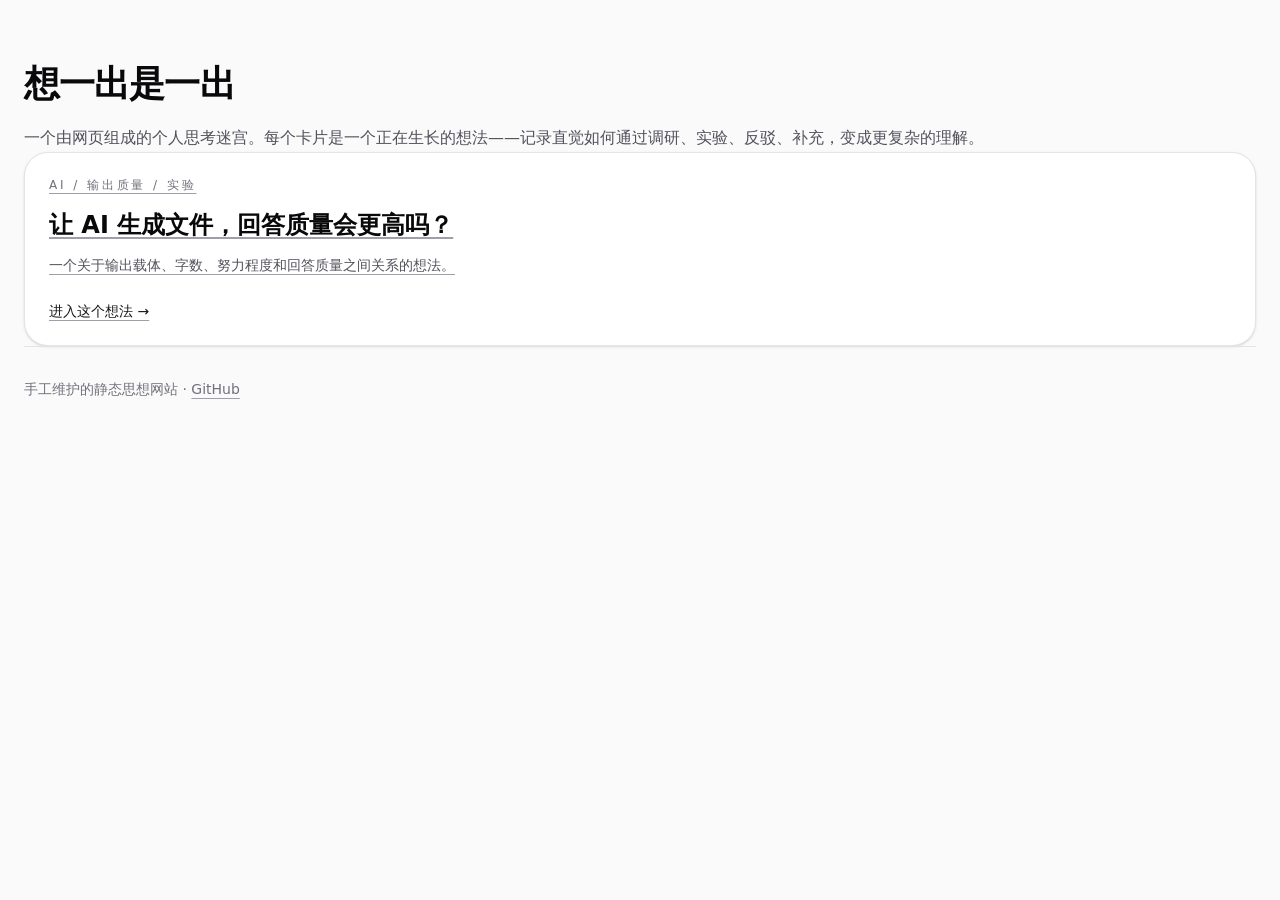
==== index.html @ b58d6fb3 "第一版初始化：想一出是一出静态思想网站" ====
<!doctype html>
<html lang="zh-CN">
<head>
  <meta charset="utf-8">
  <meta name="viewport" content="width=device-width, initial-scale=1">
  <title>想一出是一出</title>
  <meta name="description" content="一个由网页组成的个人思考迷宫。记录一个想法如何从一句直觉，逐步生长成更复杂的理解。">
  <link rel="stylesheet" href="./assets/css/main.css">
</head>
<body>
  <div class="mx-auto max-w-5xl px-6 py-16 sm:py-24">
    <header class="mb-16 sm:mb-20">
      <h1 class="text-4xl font-semibold tracking-tight text-zinc-950 dark:text-zinc-50 sm:text-5xl">想一出是一出</h1>
      <p class="mt-5 max-w-2xl text-base leading-7 text-zinc-600 dark:text-zinc-400 sm:text-lg sm:leading-8">
        一个由网页组成的个人思考迷宫。每个卡片是一个正在生长的想法——记录直觉如何通过调研、实验、反驳、补充，变成更复杂的理解。
      </p>
    </header>

    <div class="grid gap-6 sm:grid-cols-2 lg:grid-cols-3">

      <a href="./thoughts/ai-output-quality/" class="group block rounded-3xl border border-zinc-200 bg-white p-6 shadow-sm transition hover:-translate-y-1 hover:shadow-md dark:border-zinc-800 dark:bg-zinc-950">
        <p class="text-xs uppercase tracking-[0.24em] text-zinc-500">AI / 输出质量 / 实验</p>
        <h2 class="mt-4 text-2xl font-semibold text-zinc-950 dark:text-zinc-50">让 AI 生成文件，回答质量会更高吗？</h2>
        <p class="mt-3 text-sm leading-6 text-zinc-600 dark:text-zinc-400">一个关于输出载体、字数、努力程度和回答质量之间关系的想法。</p>
        <p class="mt-6 text-sm font-medium text-zinc-900 dark:text-zinc-100">进入这个想法 →</p>
      </a>

    </div>

    <footer class="mt-20 border-t border-zinc-200 pt-8 text-sm text-zinc-500 dark:border-zinc-800 dark:text-zinc-400">
      <p>手工维护的静态思想网站 · <a href="https://github.com/username/xiangyichu-shiyichu">GitHub</a></p>
    </footer>
  </div>
</body>
</html>
---- assets/css/main.css ----
/*! tailwindcss v4.3.0 | MIT License | https://tailwindcss.com */
@layer properties{@supports (((-webkit-hyphens:none)) and (not (margin-trim:inline))) or ((-moz-orient:inline) and (not (color:rgb(from red r g b)))){*,:before,:after,::backdrop{--tw-space-y-reverse:0;--tw-border-style:solid;--tw-leading:initial;--tw-font-weight:initial;--tw-tracking:initial;--tw-shadow:0 0 #0000;--tw-shadow-color:initial;--tw-shadow-alpha:100%;--tw-inset-shadow:0 0 #0000;--tw-inset-shadow-color:initial;--tw-inset-shadow-alpha:100%;--tw-ring-color:initial;--tw-ring-shadow:0 0 #0000;--tw-inset-ring-color:initial;--tw-inset-ring-shadow:0 0 #0000;--tw-ring-inset:initial;--tw-ring-offset-width:0px;--tw-ring-offset-color:#fff;--tw-ring-offset-shadow:0 0 #0000;--tw-translate-x:0;--tw-translate-y:0;--tw-translate-z:0}}}@layer theme{:root,:host{--font-sans:ui-sans-serif, system-ui, sans-serif, "Apple Color Emoji", "Segoe UI Emoji", "Segoe UI Symbol", "Noto Color Emoji";--font-mono:ui-monospace, SFMono-Regular, Menlo, Monaco, Consolas, "Liberation Mono", "Courier New", monospace;--color-zinc-50:oklch(98.5% 0 0);--color-zinc-100:oklch(96.7% .001 286.375);--color-zinc-200:oklch(92% .004 286.32);--color-zinc-400:oklch(70.5% .015 286.067);--color-zinc-500:oklch(55.2% .016 285.938);--color-zinc-600:oklch(44.2% .017 285.786);--color-zinc-800:oklch(27.4% .006 286.033);--color-zinc-900:oklch(21% .006 285.885);--color-zinc-950:oklch(14.1% .005 285.823);--color-white:#fff;--spacing:.25rem;--container-3xl:48rem;--container-4xl:56rem;--text-xs:.75rem;--text-xs--line-height:calc(1 / .75);--text-sm:.875rem;--text-sm--line-height:calc(1.25 / .875);--text-base:1rem;--text-base--line-height:calc(1.5 / 1);--text-lg:1.125rem;--text-lg--line-height:calc(1.75 / 1.125);--text-2xl:1.5rem;--text-2xl--line-height:calc(2 / 1.5);--text-4xl:2.25rem;--text-4xl--line-height:calc(2.5 / 2.25);--font-weight-medium:500;--font-weight-semibold:600;--tracking-tight:-.025em;--radius-3xl:1.5rem;--default-transition-duration:.15s;--default-transition-timing-function:cubic-bezier(.4, 0, .2, 1);--default-font-family:var(--font-sans);--default-mono-font-family:var(--font-mono)}}@layer base{*,:after,:before,::backdrop{box-sizing:border-box;border:0 solid;margin:0;padding:0}::file-selector-button{box-sizing:border-box;border:0 solid;margin:0;padding:0}html,:host{-webkit-text-size-adjust:100%;tab-size:4;line-height:1.5;font-family:var(--default-font-family,ui-sans-serif, system-ui, sans-serif, "Apple Color Emoji", "Segoe UI Emoji", "Segoe UI Symbol", "Noto Color Emoji");font-feature-settings:var(--default-font-feature-settings,normal);font-variation-settings:var(--default-font-variation-settings,normal);-webkit-tap-highlight-color:transparent}hr{height:0;color:inherit;border-top-width:1px}abbr:where([title]){-webkit-text-decoration:underline dotted;text-decoration:underline dotted}h1,h2,h3,h4,h5,h6{font-size:inherit;font-weight:inherit}a{color:inherit;-webkit-text-decoration:inherit;-webkit-text-decoration:inherit;-webkit-text-decoration:inherit;text-decoration:inherit}b,strong{font-weight:bolder}code,kbd,samp,pre{font-family:var(--default-mono-font-family,ui-monospace, SFMono-Regular, Menlo, Monaco, Consolas, "Liberation Mono", "Courier New", monospace);font-feature-settings:var(--default-mono-font-feature-settings,normal);font-variation-settings:var(--default-mono-font-variation-settings,normal);font-size:1em}small{font-size:80%}sub,sup{vertical-align:baseline;font-size:75%;line-height:0;position:relative}sub{bottom:-.25em}sup{top:-.5em}table{text-indent:0;border-color:inherit;border-collapse:collapse}:-moz-focusring{outline:auto}progress{vertical-align:baseline}summary{display:list-item}ol,ul,menu{list-style:none}img,svg,video,canvas,audio,iframe,embed,object{vertical-align:middle;display:block}img,video{max-width:100%;height:auto}button,input,select,optgroup,textarea{font:inherit;font-feature-settings:inherit;font-variation-settings:inherit;letter-spacing:inherit;color:inherit;opacity:1;background-color:#0000;border-radius:0}::file-selector-button{font:inherit;font-feature-settings:inherit;font-variation-settings:inherit;letter-spacing:inherit;color:inherit;opacity:1;background-color:#0000;border-radius:0}:where(select:is([multiple],[size])) optgroup{font-weight:bolder}:where(select:is([multiple],[size])) optgroup option{padding-inline-start:20px}::file-selector-button{margin-inline-end:4px}::placeholder{opacity:1}@supports (not ((-webkit-appearance:-apple-pay-button))) or (contain-intrinsic-size:1px){::placeholder{color:currentColor}@supports (color:color-mix(in lab, red, red)){::placeholder{color:color-mix(in oklab, currentcolor 50%, transparent)}}}textarea{resize:vertical}::-webkit-search-decoration{-webkit-appearance:none}::-webkit-date-and-time-value{min-height:1lh;text-align:inherit}::-webkit-datetime-edit{display:inline-flex}::-webkit-datetime-edit-fields-wrapper{padding:0}::-webkit-datetime-edit{padding-block:0}::-webkit-datetime-edit-year-field{padding-block:0}::-webkit-datetime-edit-month-field{padding-block:0}::-webkit-datetime-edit-day-field{padding-block:0}::-webkit-datetime-edit-hour-field{padding-block:0}::-webkit-datetime-edit-minute-field{padding-block:0}::-webkit-datetime-edit-second-field{padding-block:0}::-webkit-datetime-edit-millisecond-field{padding-block:0}::-webkit-datetime-edit-meridiem-field{padding-block:0}::-webkit-calendar-picker-indicator{line-height:1}:-moz-ui-invalid{box-shadow:none}button,input:where([type=button],[type=reset],[type=submit]){appearance:button}::file-selector-button{appearance:button}::-webkit-inner-spin-button{height:auto}::-webkit-outer-spin-button{height:auto}[hidden]:where(:not([hidden=until-found])){display:none!important}html{color-scheme:light dark}body{background-color:var(--color-zinc-50);color:var(--color-zinc-950);-webkit-font-smoothing:antialiased;-moz-osx-font-smoothing:grayscale}@media (prefers-color-scheme:dark){body{background-color:var(--color-zinc-950);color:var(--color-zinc-50)}}a{text-decoration-line:underline;-webkit-text-decoration-color:var(--color-zinc-400);-webkit-text-decoration-color:var(--color-zinc-400);text-decoration-color:var(--color-zinc-400);text-underline-offset:4px;transition-property:color,background-color,border-color,outline-color,text-decoration-color,fill,stroke,--tw-gradient-from,--tw-gradient-via,--tw-gradient-to,opacity,box-shadow,transform,translate,scale,rotate,filter,-webkit-backdrop-filter,backdrop-filter,display,content-visibility,overlay,pointer-events;transition-timing-function:var(--tw-ease,var(--default-transition-timing-function));transition-duration:var(--tw-duration,var(--default-transition-duration))}@media (hover:hover){a:hover{-webkit-text-decoration-color:var(--color-zinc-900);-webkit-text-decoration-color:var(--color-zinc-900);text-decoration-color:var(--color-zinc-900)}}@media (prefers-color-scheme:dark){a{-webkit-text-decoration-color:var(--color-zinc-600);-webkit-text-decoration-color:var(--color-zinc-600);text-decoration-color:var(--color-zinc-600)}@media (hover:hover){a:hover{-webkit-text-decoration-color:var(--color-zinc-100);-webkit-text-decoration-color:var(--color-zinc-100);text-decoration-color:var(--color-zinc-100)}}}}@layer components;@layer utilities{.static{position:static}.mx-auto{margin-inline:auto}.mt-3{margin-top:calc(var(--spacing) * 3)}.mt-4{margin-top:calc(var(--spacing) * 4)}.mt-5{margin-top:calc(var(--spacing) * 5)}.mt-6{margin-top:calc(var(--spacing) * 6)}.mt-16{margin-top:calc(var(--spacing) * 16)}.mb-10{margin-bottom:calc(var(--spacing) * 10)}.block{display:block}.flex{display:flex}.max-w-3xl{max-width:var(--container-3xl)}.max-w-4xl{max-width:var(--container-4xl)}.flex-wrap{flex-wrap:wrap}.gap-2{gap:calc(var(--spacing) * 2)}:where(.space-y-8>:not(:last-child)){--tw-space-y-reverse:0;margin-block-start:calc(calc(var(--spacing) * 8) * var(--tw-space-y-reverse));margin-block-end:calc(calc(var(--spacing) * 8) * calc(1 - var(--tw-space-y-reverse)))}.rounded-3xl{border-radius:var(--radius-3xl)}.border{border-style:var(--tw-border-style);border-width:1px}.border-t{border-top-style:var(--tw-border-style);border-top-width:1px}.border-zinc-200{border-color:var(--color-zinc-200)}.bg-white{background-color:var(--color-white)}.bg-zinc-50{background-color:var(--color-zinc-50)}.p-6{padding:calc(var(--spacing) * 6)}.px-6{padding-inline:calc(var(--spacing) * 6)}.py-12{padding-block:calc(var(--spacing) * 12)}.py-16{padding-block:calc(var(--spacing) * 16)}.pt-8{padding-top:calc(var(--spacing) * 8)}.text-2xl{font-size:var(--text-2xl);line-height:var(--tw-leading,var(--text-2xl--line-height))}.text-4xl{font-size:var(--text-4xl);line-height:var(--tw-leading,var(--text-4xl--line-height))}.text-base{font-size:var(--text-base);line-height:var(--tw-leading,var(--text-base--line-height))}.text-lg{font-size:var(--text-lg);line-height:var(--tw-leading,var(--text-lg--line-height))}.text-sm{font-size:var(--text-sm);line-height:var(--tw-leading,var(--text-sm--line-height))}.text-xs{font-size:var(--text-xs);line-height:var(--tw-leading,var(--text-xs--line-height))}.leading-6{--tw-leading:calc(var(--spacing) * 6);line-height:calc(var(--spacing) * 6)}.leading-7{--tw-leading:calc(var(--spacing) * 7);line-height:calc(var(--spacing) * 7)}.leading-8{--tw-leading:calc(var(--spacing) * 8);line-height:calc(var(--spacing) * 8)}.font-medium{--tw-font-weight:var(--font-weight-medium);font-weight:var(--font-weight-medium)}.font-semibold{--tw-font-weight:var(--font-weight-semibold);font-weight:var(--font-weight-semibold)}.tracking-\[0\.24em\]{--tw-tracking:.24em;letter-spacing:.24em}.tracking-tight{--tw-tracking:var(--tracking-tight);letter-spacing:var(--tracking-tight)}.text-zinc-500{color:var(--color-zinc-500)}.text-zinc-600{color:var(--color-zinc-600)}.text-zinc-800{color:var(--color-zinc-800)}.text-zinc-900{color:var(--color-zinc-900)}.text-zinc-950{color:var(--color-zinc-950)}.uppercase{text-transform:uppercase}.underline{text-decoration-line:underline}.decoration-zinc-400{-webkit-text-decoration-color:var(--color-zinc-400);-webkit-text-decoration-color:var(--color-zinc-400);text-decoration-color:var(--color-zinc-400)}.underline-offset-4{text-underline-offset:4px}.antialiased{-webkit-font-smoothing:antialiased;-moz-osx-font-smoothing:grayscale}.shadow-sm{--tw-shadow:0 1px 3px 0 var(--tw-shadow-color,#0000001a), 0 1px 2px -1px var(--tw-shadow-color,#0000001a);box-shadow:var(--tw-inset-shadow), var(--tw-inset-ring-shadow), var(--tw-ring-offset-shadow), var(--tw-ring-shadow), var(--tw-shadow)}.transition{transition-property:color,background-color,border-color,outline-color,text-decoration-color,fill,stroke,--tw-gradient-from,--tw-gradient-via,--tw-gradient-to,opacity,box-shadow,transform,translate,scale,rotate,filter,-webkit-backdrop-filter,backdrop-filter,display,content-visibility,overlay,pointer-events;transition-timing-function:var(--tw-ease,var(--default-transition-timing-function));transition-duration:var(--tw-duration,var(--default-transition-duration))}@media (hover:hover){.hover\:-translate-y-1:hover{--tw-translate-y:calc(var(--spacing) * -1);translate:var(--tw-translate-x) var(--tw-translate-y)}.hover\:decoration-zinc-900:hover{-webkit-text-decoration-color:var(--color-zinc-900);-webkit-text-decoration-color:var(--color-zinc-900);text-decoration-color:var(--color-zinc-900)}.hover\:shadow-md:hover{--tw-shadow:0 4px 6px -1px var(--tw-shadow-color,#0000001a), 0 2px 4px -2px var(--tw-shadow-color,#0000001a);box-shadow:var(--tw-inset-shadow), var(--tw-inset-ring-shadow), var(--tw-ring-offset-shadow), var(--tw-ring-shadow), var(--tw-shadow)}}@media (min-width:40rem){.sm\:py-16{padding-block:calc(var(--spacing) * 16)}}@media (prefers-color-scheme:dark){.dark\:border-zinc-800{border-color:var(--color-zinc-800)}.dark\:bg-zinc-950{background-color:var(--color-zinc-950)}.dark\:text-zinc-50{color:var(--color-zinc-50)}.dark\:text-zinc-100{color:var(--color-zinc-100)}.dark\:text-zinc-200{color:var(--color-zinc-200)}.dark\:text-zinc-400{color:var(--color-zinc-400)}.dark\:decoration-zinc-600{-webkit-text-decoration-color:var(--color-zinc-600);-webkit-text-decoration-color:var(--color-zinc-600);text-decoration-color:var(--color-zinc-600)}}}@property --tw-space-y-reverse{syntax:"*";inherits:false;initial-value:0}@property --tw-border-style{syntax:"*";inherits:false;initial-value:solid}@property --tw-leading{syntax:"*";inherits:false}@property --tw-font-weight{syntax:"*";inherits:false}@property --tw-tracking{syntax:"*";inherits:false}@property --tw-shadow{syntax:"*";inherits:false;initial-value:0 0 #0000}@property --tw-shadow-color{syntax:"*";inherits:false}@property --tw-shadow-alpha{syntax:"<percentage>";inherits:false;initial-value:100%}@property --tw-inset-shadow{syntax:"*";inherits:false;initial-value:0 0 #0000}@property --tw-inset-shadow-color{syntax:"*";inherits:false}@property --tw-inset-shadow-alpha{syntax:"<percentage>";inherits:false;initial-value:100%}@property --tw-ring-color{syntax:"*";inherits:false}@property --tw-ring-shadow{syntax:"*";inherits:false;initial-value:0 0 #0000}@property --tw-inset-ring-color{syntax:"*";inherits:false}@property --tw-inset-ring-shadow{syntax:"*";inherits:false;initial-value:0 0 #0000}@property --tw-ring-inset{syntax:"*";inherits:false}@property --tw-ring-offset-width{syntax:"<length>";inherits:false;initial-value:0}@property --tw-ring-offset-color{syntax:"*";inherits:false;initial-value:#fff}@property --tw-ring-offset-shadow{syntax:"*";inherits:false;initial-value:0 0 #0000}@property --tw-translate-x{syntax:"*";inherits:false;initial-value:0}@property --tw-translate-y{syntax:"*";inherits:false;initial-value:0}@property --tw-translate-z{syntax:"*";inherits:false;initial-value:0}
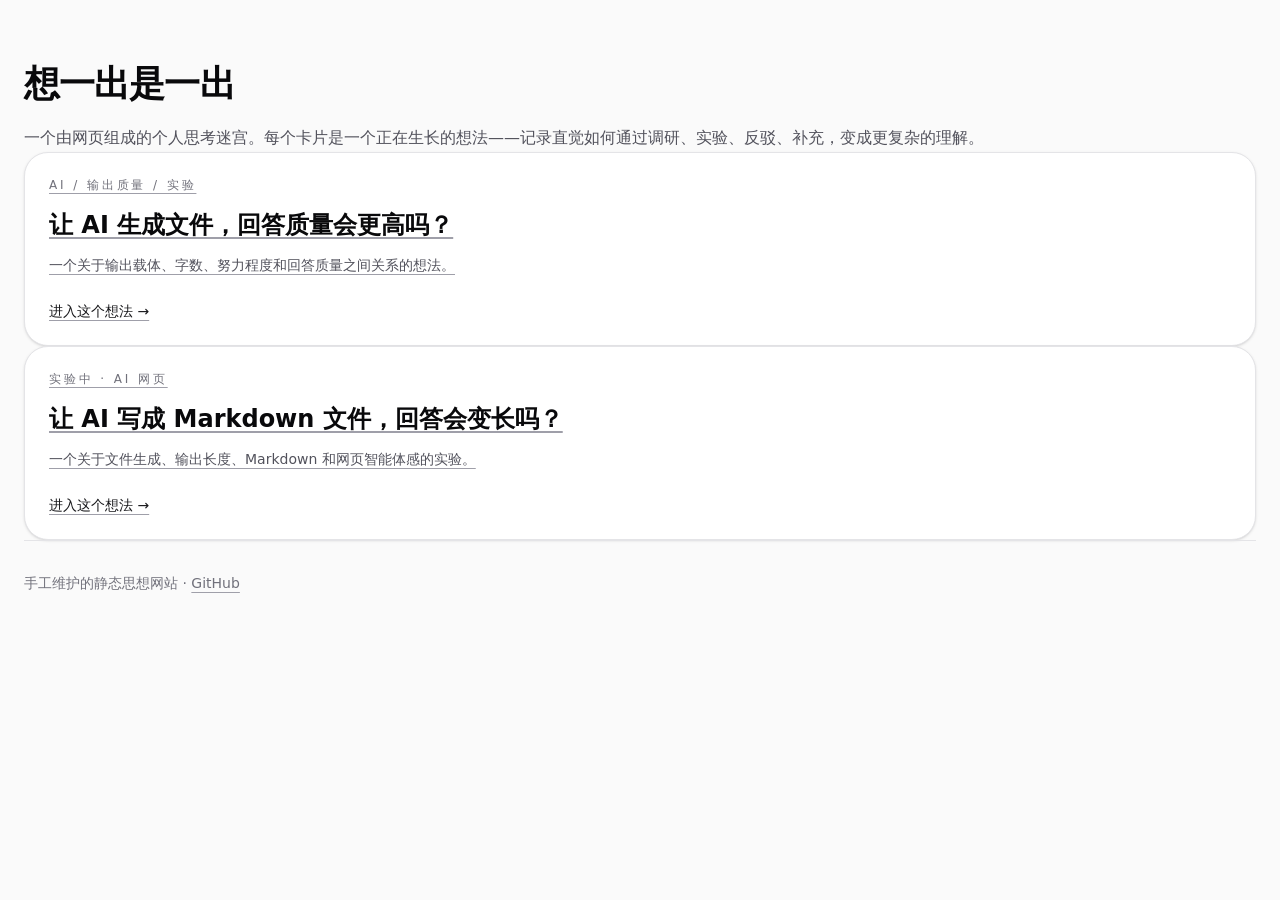
==== commit fd6d40de: "Add card: Markdown 文件输出长度假设实验" ====
--- a/index.html
+++ b/index.html
@@ -25,10 +25,17 @@
         <p class="mt-6 text-sm font-medium text-zinc-900 dark:text-zinc-100">进入这个想法 →</p>
       </a>
 
+      <a href="./ideas/ai-markdown-file-output-hypothesis/" class="group block rounded-3xl border border-zinc-200 bg-white p-6 shadow-sm transition hover:-translate-y-1 hover:shadow-md dark:border-zinc-800 dark:bg-zinc-950">
+        <p class="text-xs uppercase tracking-[0.24em] text-zinc-500">实验中 · AI 网页</p>
+        <h2 class="mt-4 text-2xl font-semibold text-zinc-950 dark:text-zinc-50">让 AI 写成 Markdown 文件，回答会变长吗？</h2>
+        <p class="mt-3 text-sm leading-6 text-zinc-600 dark:text-zinc-400">一个关于文件生成、输出长度、Markdown 和网页智能体感的实验。</p>
+        <p class="mt-6 text-sm font-medium text-zinc-900 dark:text-zinc-100">进入这个想法 →</p>
+      </a>
+
     </div>
 
     <footer class="mt-20 border-t border-zinc-200 pt-8 text-sm text-zinc-500 dark:border-zinc-800 dark:text-zinc-400">
-      <p>手工维护的静态思想网站 · <a href="https://github.com/username/xiangyichu-shiyichu">GitHub</a></p>
+      <p>手工维护的静态思想网站 · <a href="https://github.com/x2x5/XYC">GitHub</a></p>
     </footer>
   </div>
 </body>
